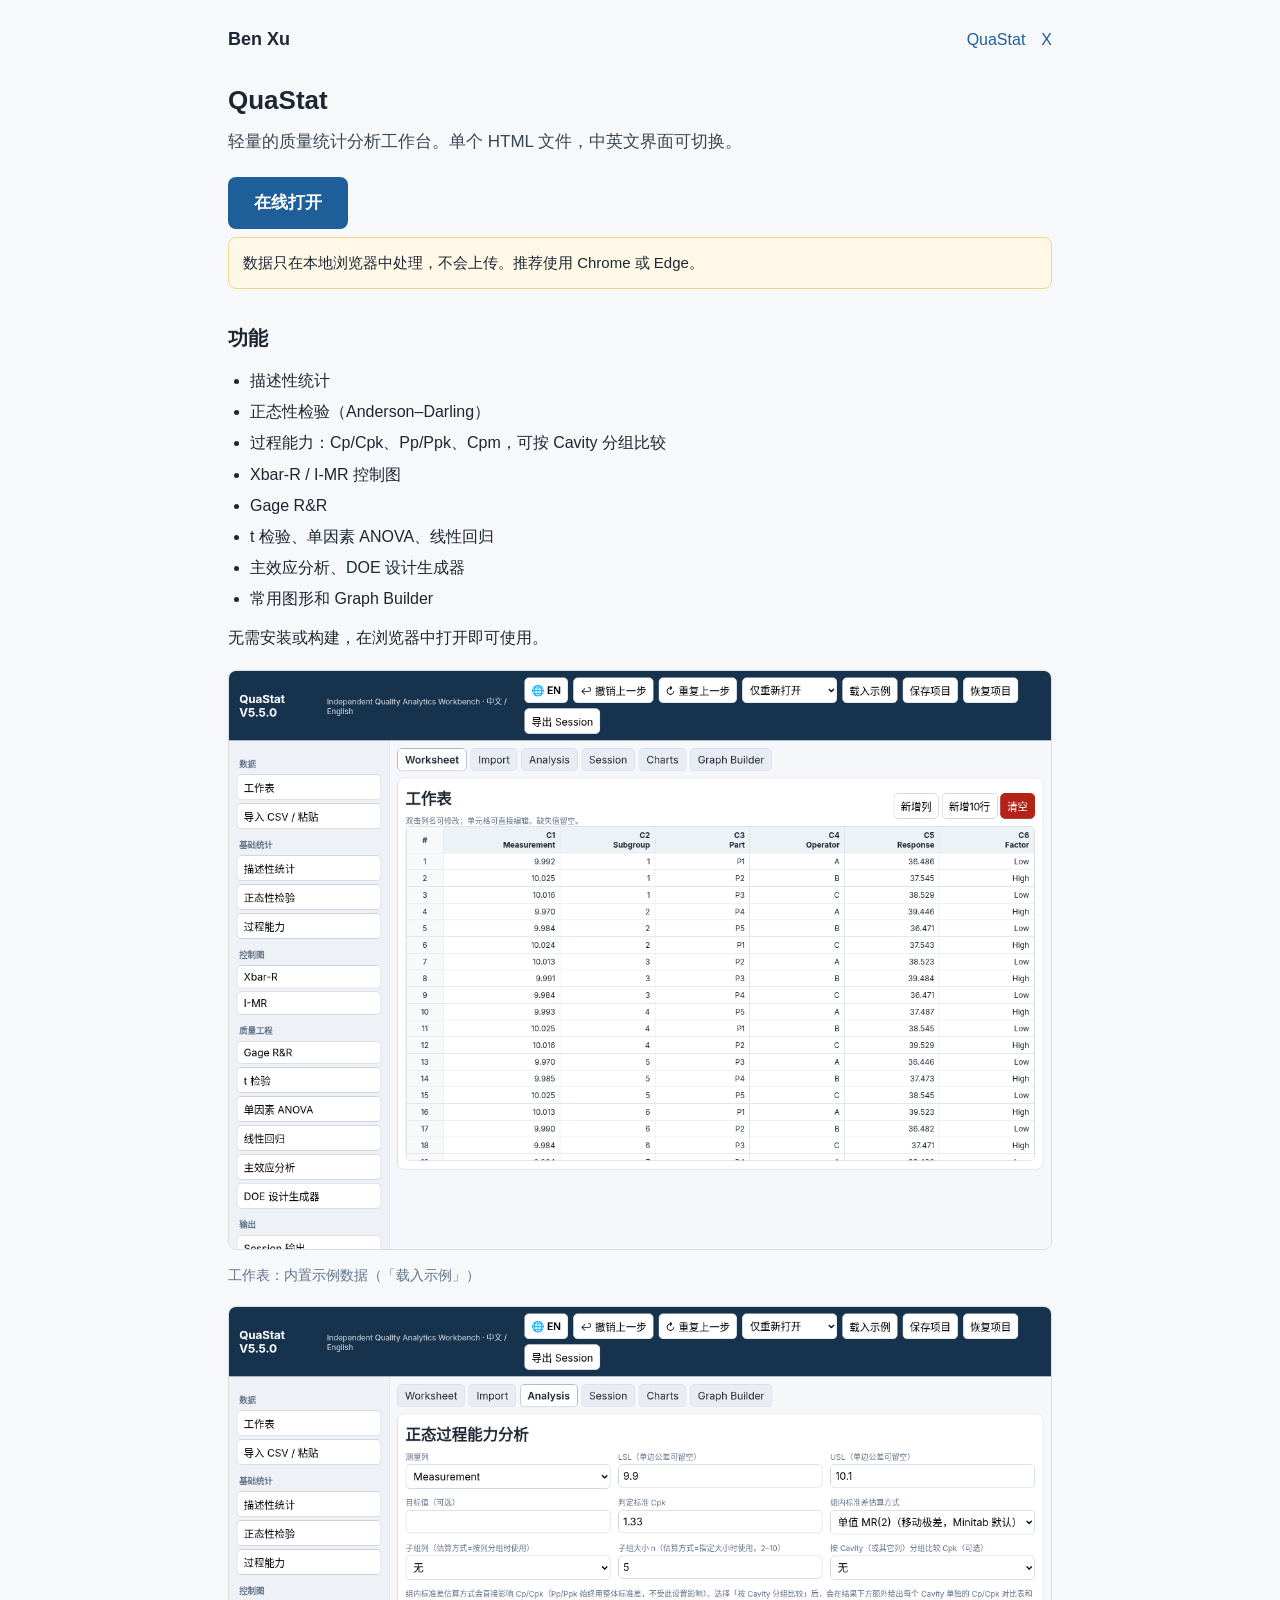
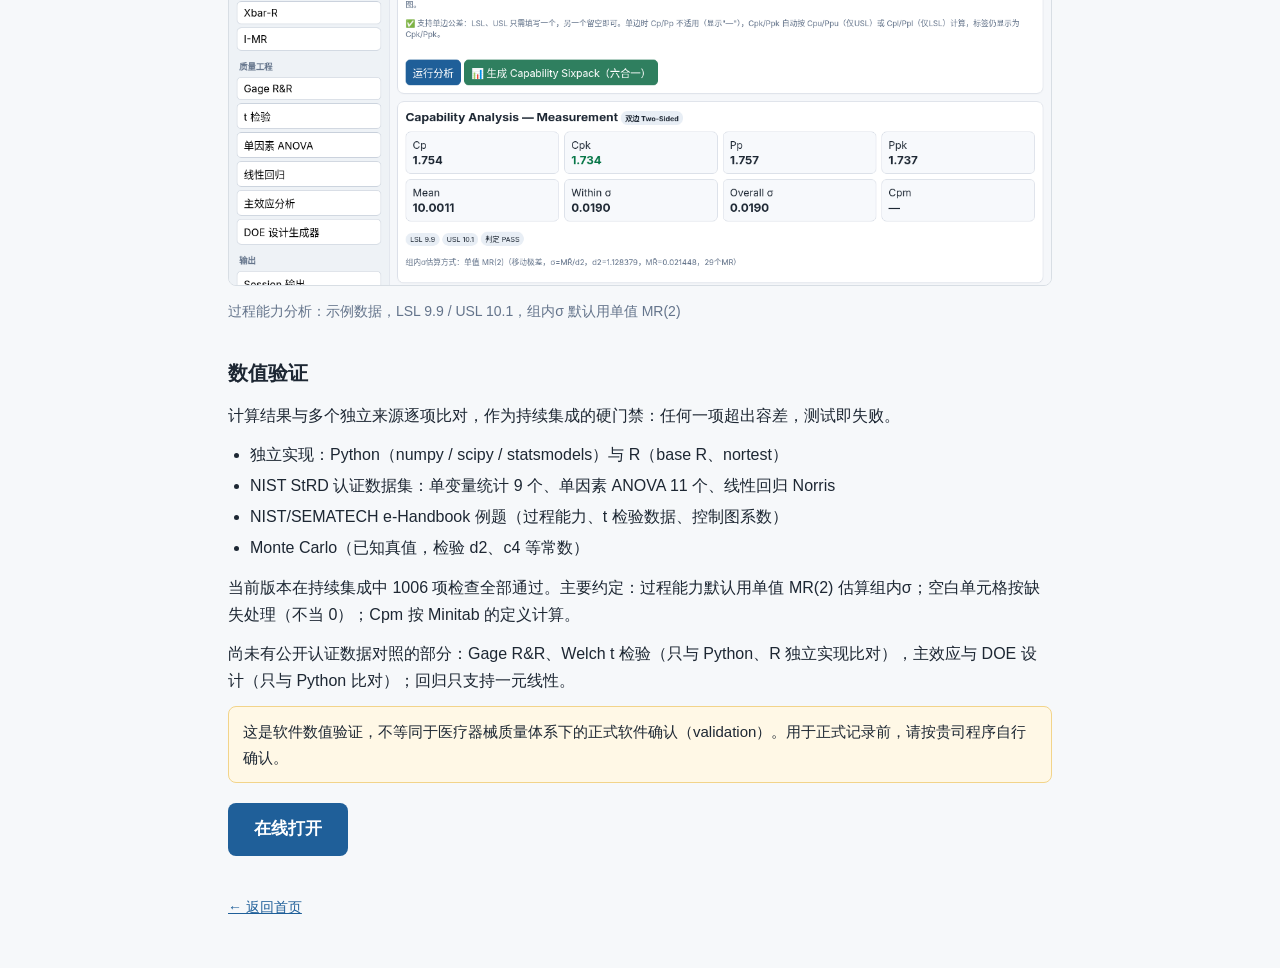
==== quastat/index.html @ b97d0167 "site: 首页、QuaStat 介绍页与应用（quastat@0e68700，sha256 fbf8880d…）、同步脚本" ====
<!doctype html>
<html lang="zh-CN">
<head>
<meta charset="utf-8">
<meta name="viewport" content="width=device-width, initial-scale=1">
<title>QuaStat · 轻量质量统计工作台</title>
<meta name="description" content="QuaStat：单个 HTML 文件的质量统计分析工作台，数据只在本地浏览器中处理。">
<link rel="stylesheet" href="/style.css">
</head>
<body>
<div class="wrap">
<header class="site"><a class="name" href="/">Ben Xu</a><nav><a href="/quastat/">QuaStat</a><a href="https://x.com/benjaminxu2023" rel="me noopener">X</a></nav></header>
<main>
<h1>QuaStat</h1>
<p class="lead">轻量的质量统计分析工作台。单个 HTML 文件，中英文界面可切换。</p>
<div class="cta"><a class="btn" href="/quastat/app/">在线打开</a></div>
<p class="note">数据只在本地浏览器中处理，不会上传。推荐使用 Chrome 或 Edge。</p>

<h2>功能</h2>
<ul>
  <li>描述性统计</li>
  <li>正态性检验（Anderson–Darling）</li>
  <li>过程能力：Cp/Cpk、Pp/Ppk、Cpm，可按 Cavity 分组比较</li>
  <li>Xbar-R / I-MR 控制图</li>
  <li>Gage R&amp;R</li>
  <li>t 检验、单因素 ANOVA、线性回归</li>
  <li>主效应分析、DOE 设计生成器</li>
  <li>常用图形和 Graph Builder</li>
</ul>
<p>无需安装或构建，在浏览器中打开即可使用。</p>

<figure><img src="/quastat/img/worksheet.png" alt="QuaStat 工作表（内置示例数据）" width="1280" height="900" loading="lazy"><figcaption>工作表：内置示例数据（「载入示例」）</figcaption></figure>
<figure><img src="/quastat/img/capability.png" alt="QuaStat 过程能力分析结果（内置示例数据）" width="1280" height="900" loading="lazy"><figcaption>过程能力分析：示例数据，LSL 9.9 / USL 10.1，组内σ 默认用单值 MR(2)</figcaption></figure>

<h2>数值验证</h2>
<p>计算结果与多个独立来源逐项比对，作为持续集成的硬门禁：任何一项超出容差，测试即失败。</p>
<ul>
  <li>独立实现：Python（numpy / scipy / statsmodels）与 R（base R、nortest）</li>
  <li>NIST StRD 认证数据集：单变量统计 9 个、单因素 ANOVA 11 个、线性回归 Norris</li>
  <li>NIST/SEMATECH e-Handbook 例题（过程能力、t 检验数据、控制图系数）</li>
  <li>Monte Carlo（已知真值，检验 d2、c4 等常数）</li>
</ul>
<p>当前版本在持续集成中 1006 项检查全部通过。主要约定：过程能力默认用单值 MR(2) 估算组内σ；空白单元格按缺失处理（不当 0）；Cpm 按 Minitab 的定义计算。</p>
<p>尚未有公开认证数据对照的部分：Gage R&amp;R、Welch t 检验（只与 Python、R 独立实现比对），主效应与 DOE 设计（只与 Python 比对）；回归只支持一元线性。</p>
<p class="note">这是软件数值验证，不等同于医疗器械质量体系下的正式软件确认（validation）。用于正式记录前，请按贵司程序自行确认。</p>
<div class="cta"><a class="btn" href="/quastat/app/">在线打开</a></div>
</main>
<footer><a href="/">← 返回首页</a></footer>
</div>
</body>
</html>
---- style.css ----
*{box-sizing:border-box}
html{-webkit-text-size-adjust:100%}
body{margin:0;font-family:-apple-system,"Segoe UI","PingFang SC","Microsoft YaHei",sans-serif;color:#1d2733;background:#f6f8fa;line-height:1.7}
a{color:#1f5f99}
.wrap{max-width:860px;margin:0 auto;padding:24px 18px 48px}
header.site{display:flex;justify-content:space-between;align-items:center;gap:12px;flex-wrap:wrap;margin-bottom:28px}
header.site .name{font-weight:700;font-size:18px;color:#1d2733;text-decoration:none}
header.site nav a{margin-left:16px;text-decoration:none}
h1{font-size:26px;line-height:1.35;margin:0 0 10px}
h2{font-size:20px;margin:32px 0 12px}
p{margin:0 0 12px}
.lead{font-size:17px;color:#3b4754}
.cards{display:grid;grid-template-columns:repeat(auto-fill,minmax(240px,1fr));gap:16px;margin-top:16px}
.card{background:#fff;border:1px solid #d8dee4;border-radius:10px;padding:18px;display:flex;flex-direction:column}
.card h3{margin:0 0 6px;font-size:18px}
.card p{color:#4b5563;font-size:15px;flex:1}
.card .links a{margin-right:14px}
.btn{display:inline-block;background:#1f5f99;color:#fff;text-decoration:none;font-weight:600;padding:12px 26px;border-radius:8px;font-size:17px}
.btn:hover{background:#174a78}
.btn.secondary{background:#fff;color:#1f5f99;border:1px solid #1f5f99}
.cta{margin:20px 0 8px;display:flex;gap:12px;flex-wrap:wrap}
ul{padding-left:22px;margin:0 0 12px}
li{margin:4px 0}
figure{margin:18px 0}
figure img{width:100%;height:auto;border:1px solid #d8dee4;border-radius:8px;background:#fff}
figcaption{font-size:14px;color:#64748b;margin-top:6px}
.note{background:#fff8e6;border:1px solid #f2d48a;border-radius:8px;padding:12px 14px;font-size:15px}
table{border-collapse:collapse;width:100%;font-size:14px;background:#fff}
th,td{border:1px solid #d8dee4;padding:6px 8px;text-align:left}
.tbl{overflow-x:auto}
footer{margin-top:40px;font-size:14px;color:#64748b}
@media (max-width:520px){h1{font-size:22px}.btn{display:block;text-align:center}header.site nav a{margin:0 14px 0 0}}
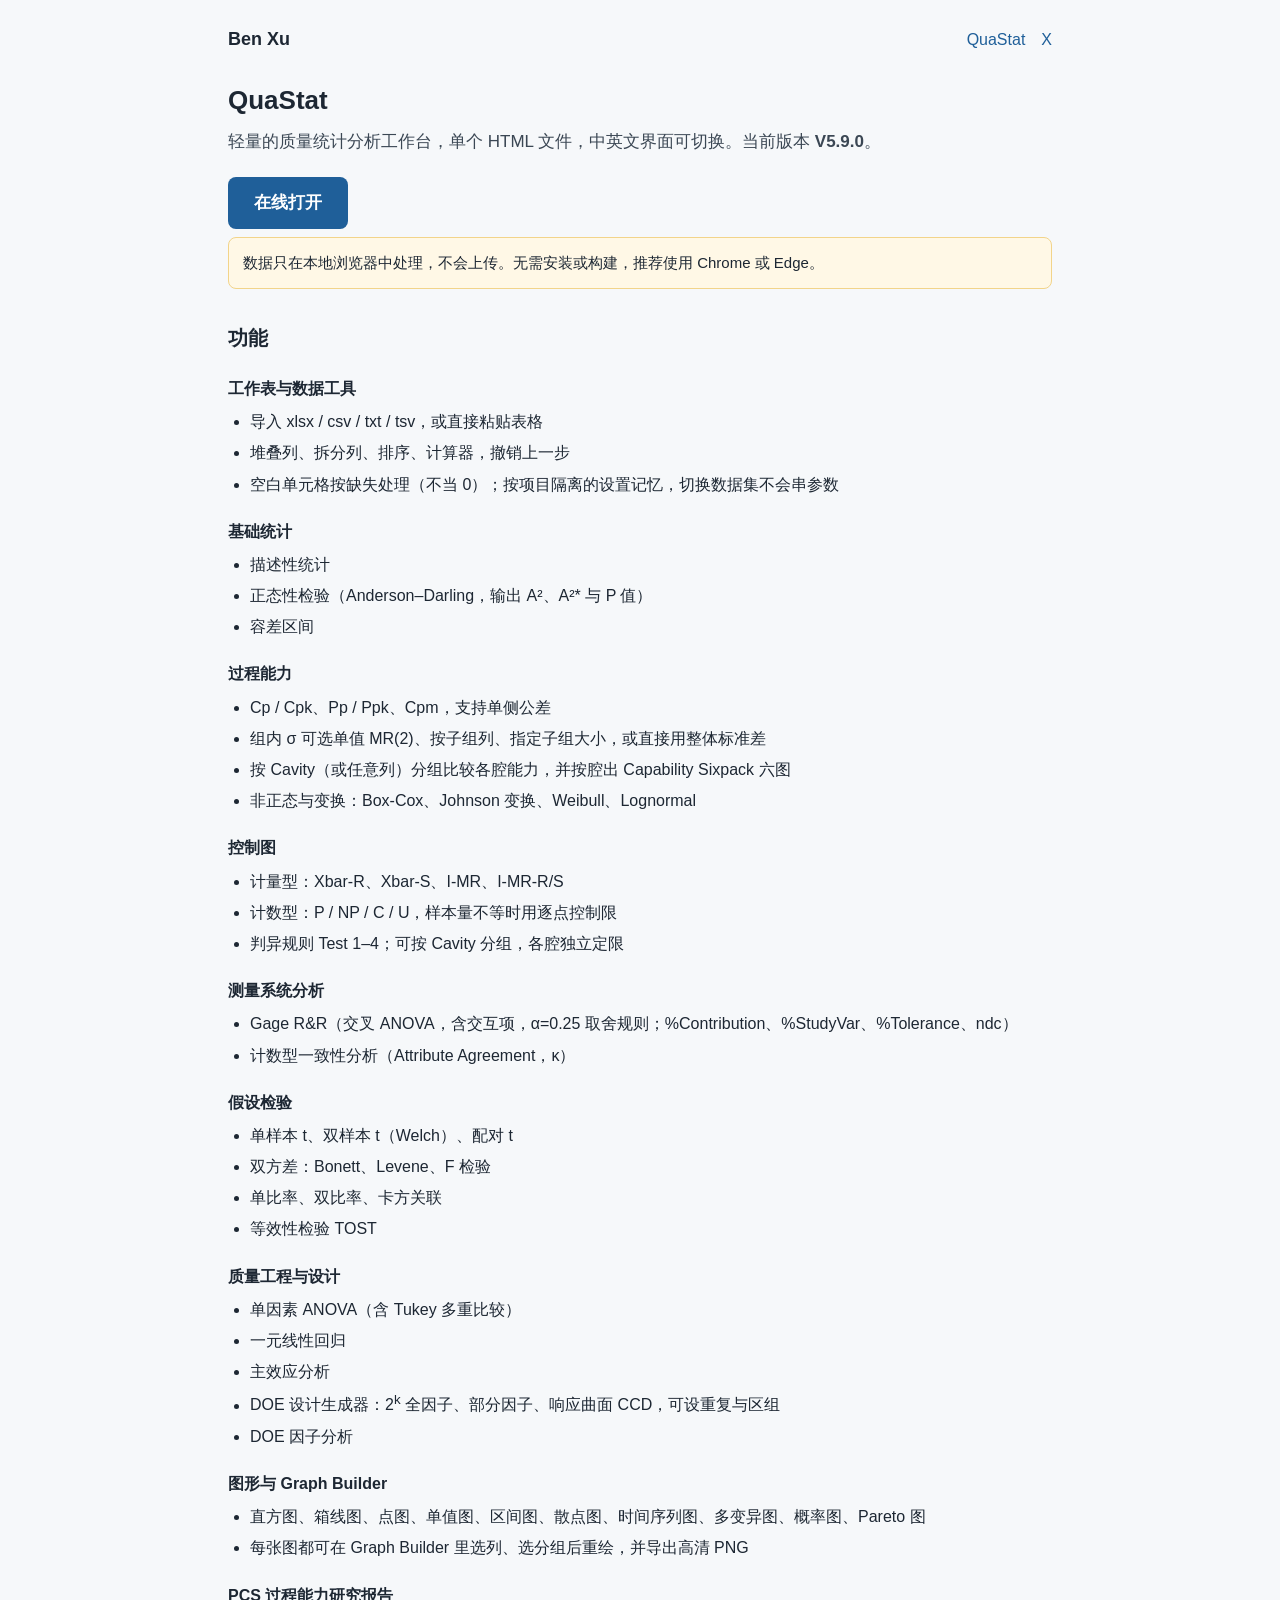
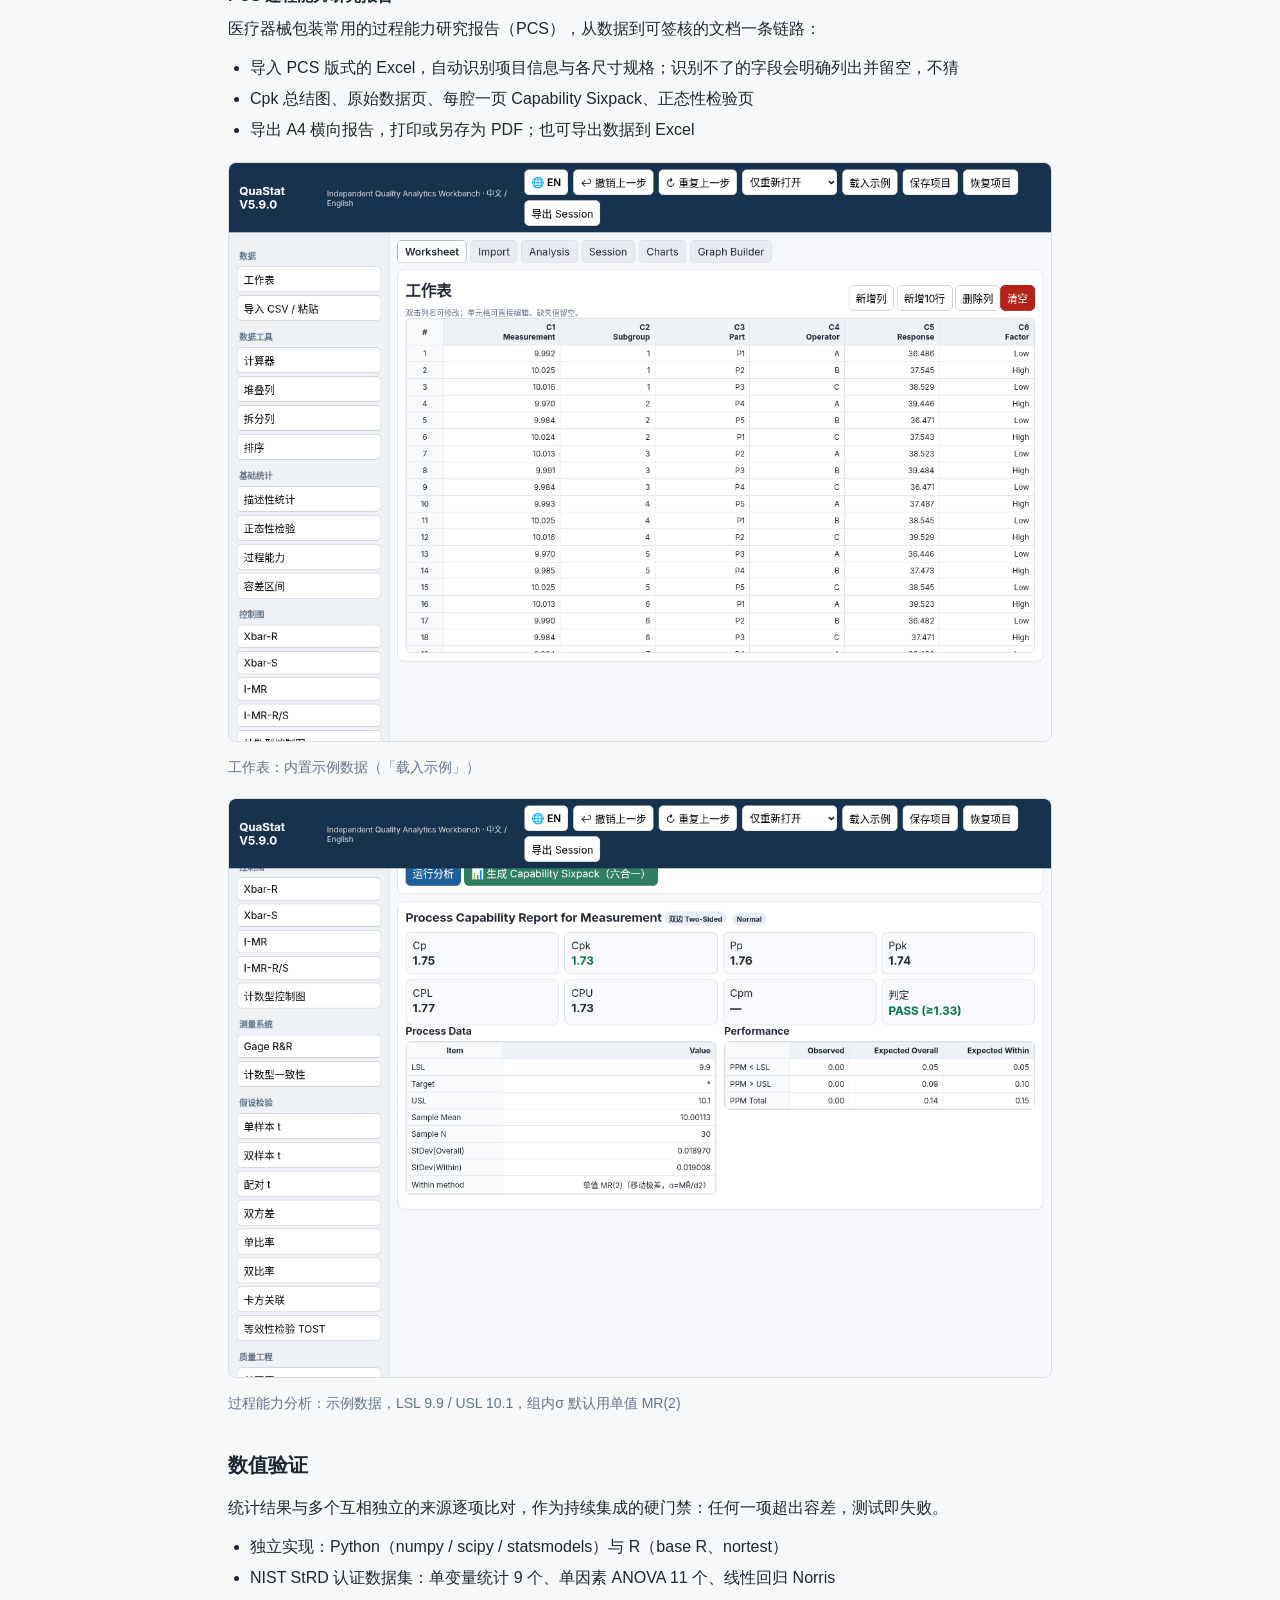
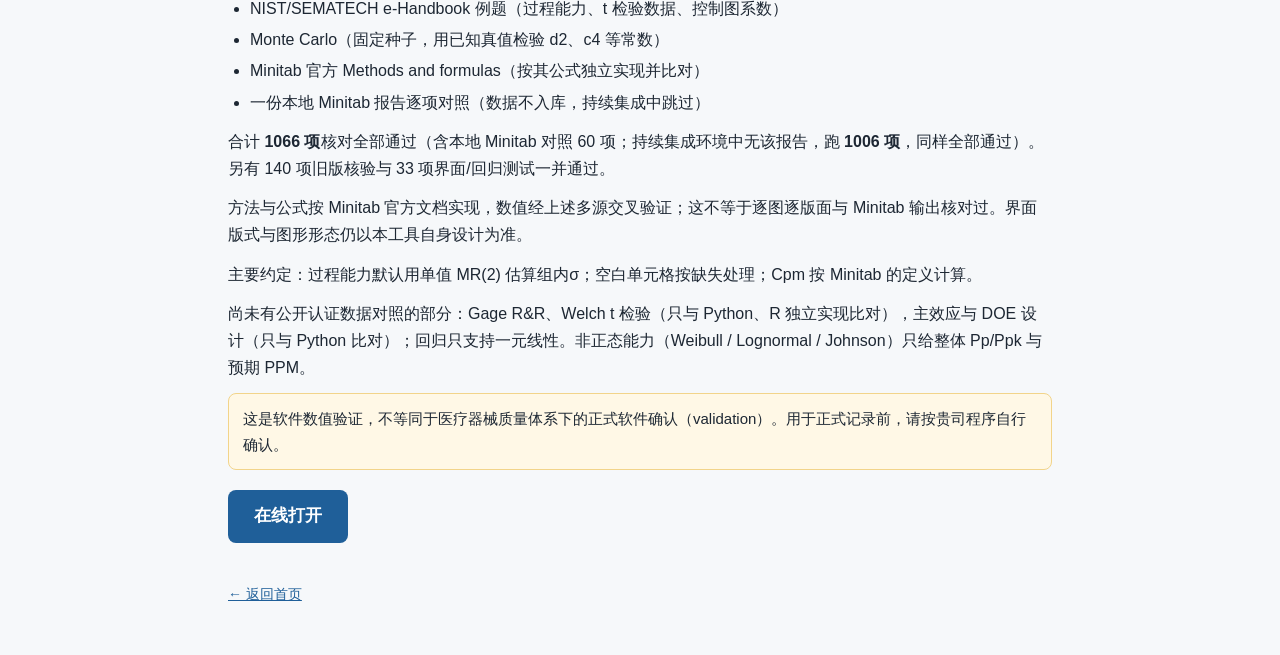
==== commit faabc018: "QuaStat 介绍页更新到 V5.9.0 - 功能列表按 9 组重写：工作表与数据工具 / 基础统计 / 过程能力 / 控制图 /   测量系统分析 / 假设检验 / 质量工程与设计 / 图形与 G" ====
--- a/quastat/index.html
+++ b/quastat/index.html
@@ -3,8 +3,9 @@
 <head>
 <meta charset="utf-8">
 <meta name="viewport" content="width=device-width, initial-scale=1">
-<title>QuaStat · 轻量质量统计工作台</title>
-<meta name="description" content="QuaStat：单个 HTML 文件的质量统计分析工作台，数据只在本地浏览器中处理。">
+<title>QuaStat V5.9.0 · 轻量质量统计工作台</title>
+<meta name="description" content="QuaStat V5.9.0：单个 HTML 文件的质量统计分析工作台。过程能力与六图、控制图、Gage R&amp;R、假设检验、DOE，以及 PCS 过程能力研究报告。数据只在本地浏览器中处理。">
+<meta name="version" content="5.9.0">
 <link rel="stylesheet" href="/style.css">
 </head>
 <body>
@@ -12,36 +13,95 @@
 <header class="site"><a class="name" href="/">Ben Xu</a><nav><a href="/quastat/">QuaStat</a><a href="https://x.com/benjaminxu2023" rel="me noopener">X</a></nav></header>
 <main>
 <h1>QuaStat</h1>
-<p class="lead">轻量的质量统计分析工作台。单个 HTML 文件，中英文界面可切换。</p>
+<p class="lead">轻量的质量统计分析工作台，单个 HTML 文件，中英文界面可切换。当前版本 <strong>V5.9.0</strong>。</p>
 <div class="cta"><a class="btn" href="/quastat/app/">在线打开</a></div>
-<p class="note">数据只在本地浏览器中处理，不会上传。推荐使用 Chrome 或 Edge。</p>
+<p class="note">数据只在本地浏览器中处理，不会上传。无需安装或构建，推荐使用 Chrome 或 Edge。</p>
 
 <h2>功能</h2>
+
+<h3>工作表与数据工具</h3>
+<ul>
+  <li>导入 xlsx / csv / txt / tsv，或直接粘贴表格</li>
+  <li>堆叠列、拆分列、排序、计算器，撤销上一步</li>
+  <li>空白单元格按缺失处理（不当 0）；按项目隔离的设置记忆，切换数据集不会串参数</li>
+</ul>
+
+<h3>基础统计</h3>
 <ul>
   <li>描述性统计</li>
-  <li>正态性检验（Anderson–Darling）</li>
-  <li>过程能力：Cp/Cpk、Pp/Ppk、Cpm，可按 Cavity 分组比较</li>
-  <li>Xbar-R / I-MR 控制图</li>
-  <li>Gage R&amp;R</li>
-  <li>t 检验、单因素 ANOVA、线性回归</li>
-  <li>主效应分析、DOE 设计生成器</li>
-  <li>常用图形和 Graph Builder</li>
+  <li>正态性检验（Anderson–Darling，输出 A²、A²* 与 P 值）</li>
+  <li>容差区间</li>
 </ul>
-<p>无需安装或构建，在浏览器中打开即可使用。</p>
+
+<h3>过程能力</h3>
+<ul>
+  <li>Cp / Cpk、Pp / Ppk、Cpm，支持单侧公差</li>
+  <li>组内 σ 可选单值 MR(2)、按子组列、指定子组大小，或直接用整体标准差</li>
+  <li>按 Cavity（或任意列）分组比较各腔能力，并按腔出 Capability Sixpack 六图</li>
+  <li>非正态与变换：Box-Cox、Johnson 变换、Weibull、Lognormal</li>
+</ul>
+
+<h3>控制图</h3>
+<ul>
+  <li>计量型：Xbar-R、Xbar-S、I-MR、I-MR-R/S</li>
+  <li>计数型：P / NP / C / U，样本量不等时用逐点控制限</li>
+  <li>判异规则 Test 1–4；可按 Cavity 分组，各腔独立定限</li>
+</ul>
+
+<h3>测量系统分析</h3>
+<ul>
+  <li>Gage R&amp;R（交叉 ANOVA，含交互项，α=0.25 取舍规则；%Contribution、%StudyVar、%Tolerance、ndc）</li>
+  <li>计数型一致性分析（Attribute Agreement，κ）</li>
+</ul>
+
+<h3>假设检验</h3>
+<ul>
+  <li>单样本 t、双样本 t（Welch）、配对 t</li>
+  <li>双方差：Bonett、Levene、F 检验</li>
+  <li>单比率、双比率、卡方关联</li>
+  <li>等效性检验 TOST</li>
+</ul>
+
+<h3>质量工程与设计</h3>
+<ul>
+  <li>单因素 ANOVA（含 Tukey 多重比较）</li>
+  <li>一元线性回归</li>
+  <li>主效应分析</li>
+  <li>DOE 设计生成器：2<sup>k</sup> 全因子、部分因子、响应曲面 CCD，可设重复与区组</li>
+  <li>DOE 因子分析</li>
+</ul>
+
+<h3>图形与 Graph Builder</h3>
+<ul>
+  <li>直方图、箱线图、点图、单值图、区间图、散点图、时间序列图、多变异图、概率图、Pareto 图</li>
+  <li>每张图都可在 Graph Builder 里选列、选分组后重绘，并导出高清 PNG</li>
+</ul>
+
+<h3>PCS 过程能力研究报告</h3>
+<p>医疗器械包装常用的过程能力研究报告（PCS），从数据到可签核的文档一条链路：</p>
+<ul>
+  <li>导入 PCS 版式的 Excel，自动识别项目信息与各尺寸规格；识别不了的字段会明确列出并留空，不猜</li>
+  <li>Cpk 总结图、原始数据页、每腔一页 Capability Sixpack、正态性检验页</li>
+  <li>导出 A4 横向报告，打印或另存为 PDF；也可导出数据到 Excel</li>
+</ul>
 
 <figure><img src="/quastat/img/worksheet.png" alt="QuaStat 工作表（内置示例数据）" width="1280" height="900" loading="lazy"><figcaption>工作表：内置示例数据（「载入示例」）</figcaption></figure>
 <figure><img src="/quastat/img/capability.png" alt="QuaStat 过程能力分析结果（内置示例数据）" width="1280" height="900" loading="lazy"><figcaption>过程能力分析：示例数据，LSL 9.9 / USL 10.1，组内σ 默认用单值 MR(2)</figcaption></figure>
 
 <h2>数值验证</h2>
-<p>计算结果与多个独立来源逐项比对，作为持续集成的硬门禁：任何一项超出容差，测试即失败。</p>
+<p>统计结果与多个互相独立的来源逐项比对，作为持续集成的硬门禁：任何一项超出容差，测试即失败。</p>
 <ul>
   <li>独立实现：Python（numpy / scipy / statsmodels）与 R（base R、nortest）</li>
   <li>NIST StRD 认证数据集：单变量统计 9 个、单因素 ANOVA 11 个、线性回归 Norris</li>
   <li>NIST/SEMATECH e-Handbook 例题（过程能力、t 检验数据、控制图系数）</li>
-  <li>Monte Carlo（已知真值，检验 d2、c4 等常数）</li>
+  <li>Monte Carlo（固定种子，用已知真值检验 d2、c4 等常数）</li>
+  <li>Minitab 官方 Methods and formulas（按其公式独立实现并比对）</li>
+  <li>一份本地 Minitab 报告逐项对照（数据不入库，持续集成中跳过）</li>
 </ul>
-<p>当前版本在持续集成中 1006 项检查全部通过。主要约定：过程能力默认用单值 MR(2) 估算组内σ；空白单元格按缺失处理（不当 0）；Cpm 按 Minitab 的定义计算。</p>
-<p>尚未有公开认证数据对照的部分：Gage R&amp;R、Welch t 检验（只与 Python、R 独立实现比对），主效应与 DOE 设计（只与 Python 比对）；回归只支持一元线性。</p>
+<p>合计 <strong>1066 项</strong>核对全部通过（含本地 Minitab 对照 60 项；持续集成环境中无该报告，跑 <strong>1006 项</strong>，同样全部通过）。另有 140 项旧版核验与 33 项界面/回归测试一并通过。</p>
+<p>方法与公式按 Minitab 官方文档实现，数值经上述多源交叉验证；这不等于逐图逐版面与 Minitab 输出核对过。界面版式与图形形态仍以本工具自身设计为准。</p>
+<p>主要约定：过程能力默认用单值 MR(2) 估算组内σ；空白单元格按缺失处理；Cpm 按 Minitab 的定义计算。</p>
+<p>尚未有公开认证数据对照的部分：Gage R&amp;R、Welch t 检验（只与 Python、R 独立实现比对），主效应与 DOE 设计（只与 Python 比对）；回归只支持一元线性。非正态能力（Weibull / Lognormal / Johnson）只给整体 Pp/Ppk 与预期 PPM。</p>
 <p class="note">这是软件数值验证，不等同于医疗器械质量体系下的正式软件确认（validation）。用于正式记录前，请按贵司程序自行确认。</p>
 <div class="cta"><a class="btn" href="/quastat/app/">在线打开</a></div>
 </main>
--- a/style.css
+++ b/style.css
@@ -8,6 +8,7 @@
 header.site nav a{margin-left:16px;text-decoration:none}
 h1{font-size:26px;line-height:1.35;margin:0 0 10px}
 h2{font-size:20px;margin:32px 0 12px}
+h3{font-size:16px;margin:20px 0 6px;color:#1d2733}
 p{margin:0 0 12px}
 .lead{font-size:17px;color:#3b4754}
 .cards{display:grid;grid-template-columns:repeat(auto-fill,minmax(240px,1fr));gap:16px;margin-top:16px}
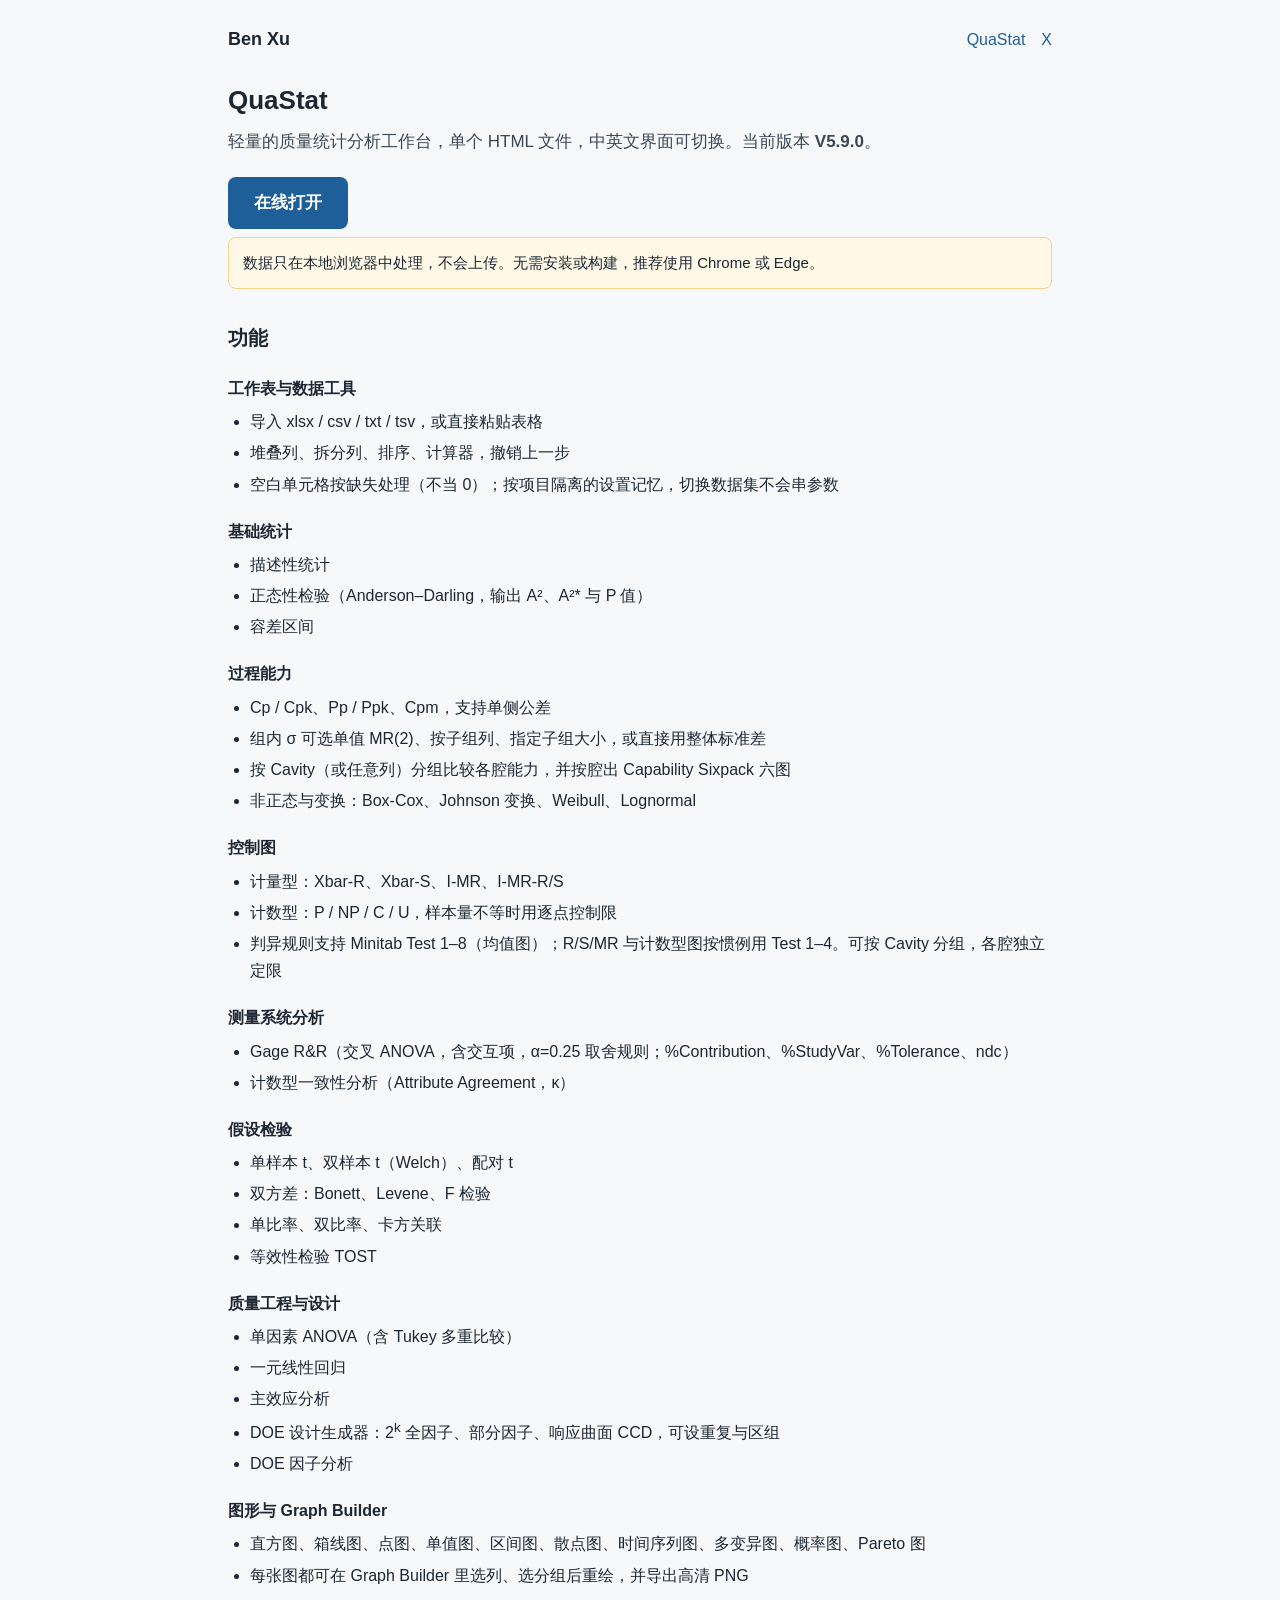
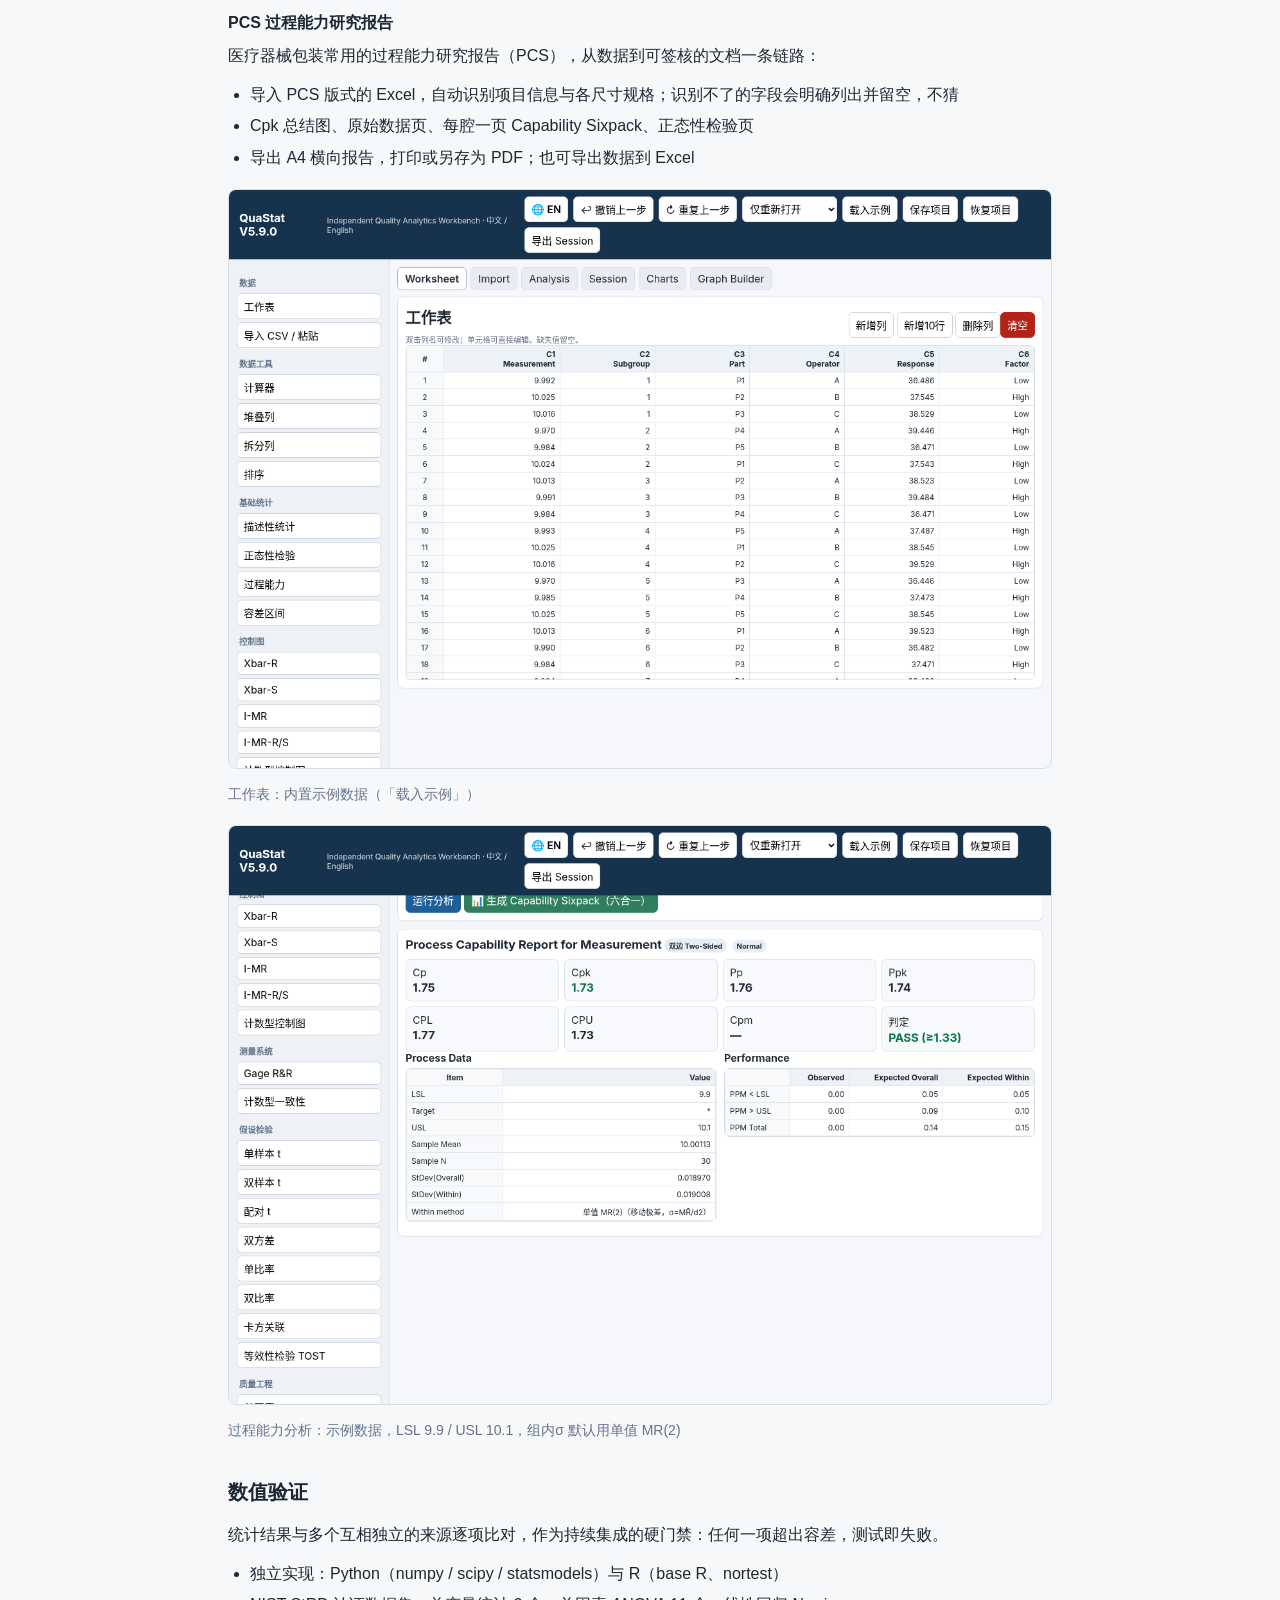
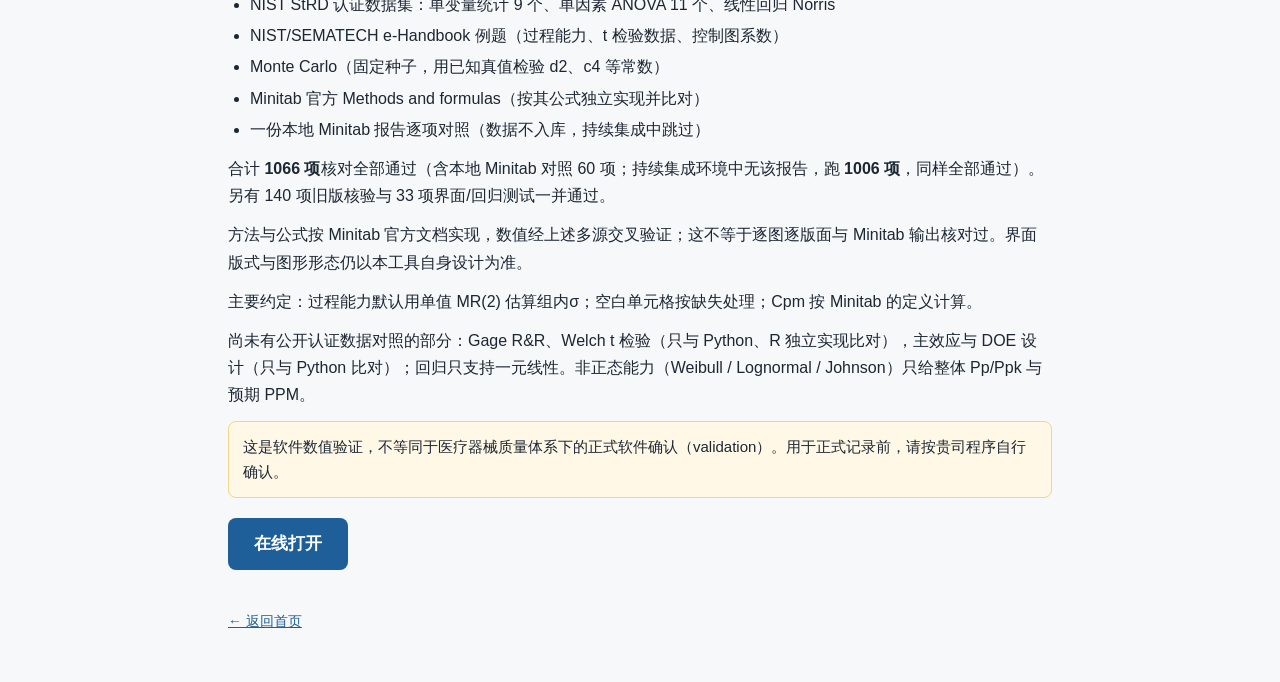
==== commit 38a35362: "介绍页控制图判异规则改为准确表述 原写「判异规则 Test 1–4」低估了实际支持范围：runXbarFamily / runIMR 用 testsFromInput('ccTests')（默认 ma" ====
--- a/quastat/index.html
+++ b/quastat/index.html
@@ -45,7 +45,7 @@
 <ul>
   <li>计量型：Xbar-R、Xbar-S、I-MR、I-MR-R/S</li>
   <li>计数型：P / NP / C / U，样本量不等时用逐点控制限</li>
-  <li>判异规则 Test 1–4；可按 Cavity 分组，各腔独立定限</li>
+  <li>判异规则支持 Minitab Test 1–8（均值图）；R/S/MR 与计数型图按惯例用 Test 1–4。可按 Cavity 分组，各腔独立定限</li>
 </ul>
 
 <h3>测量系统分析</h3>
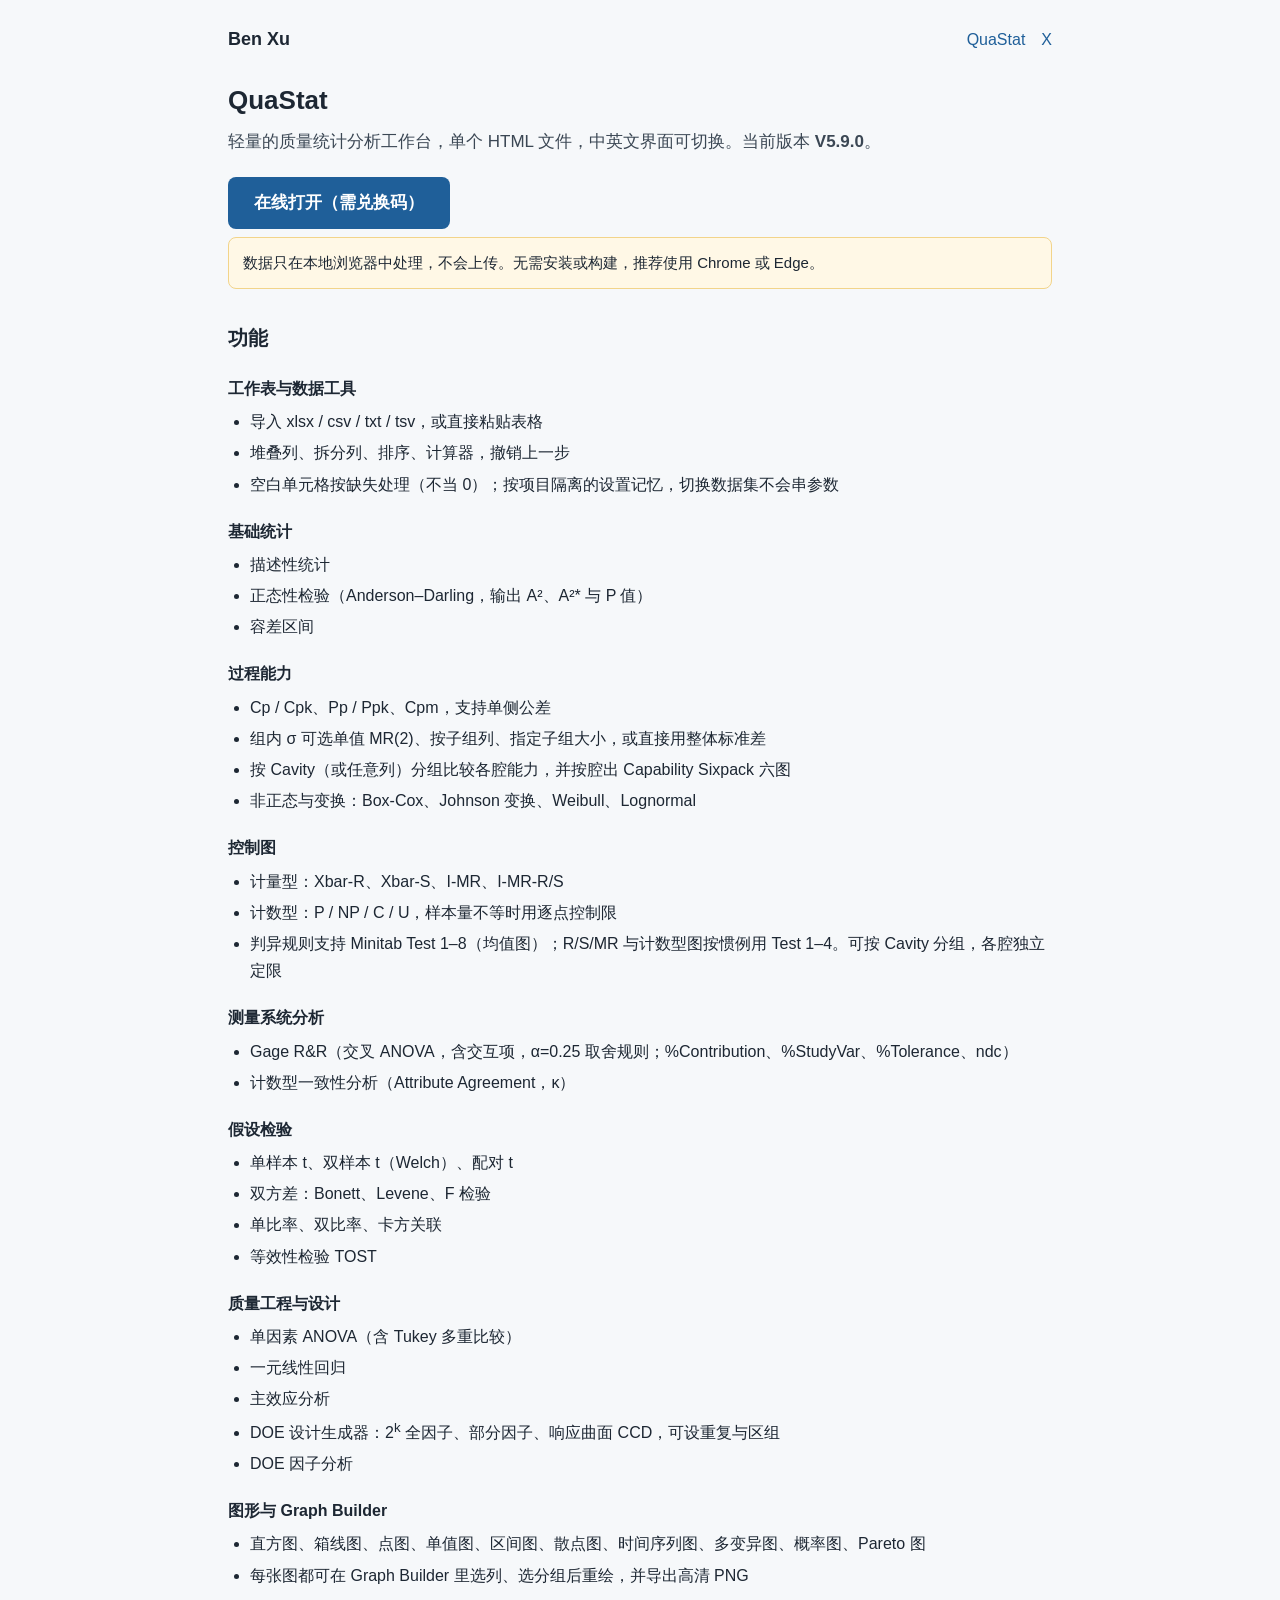
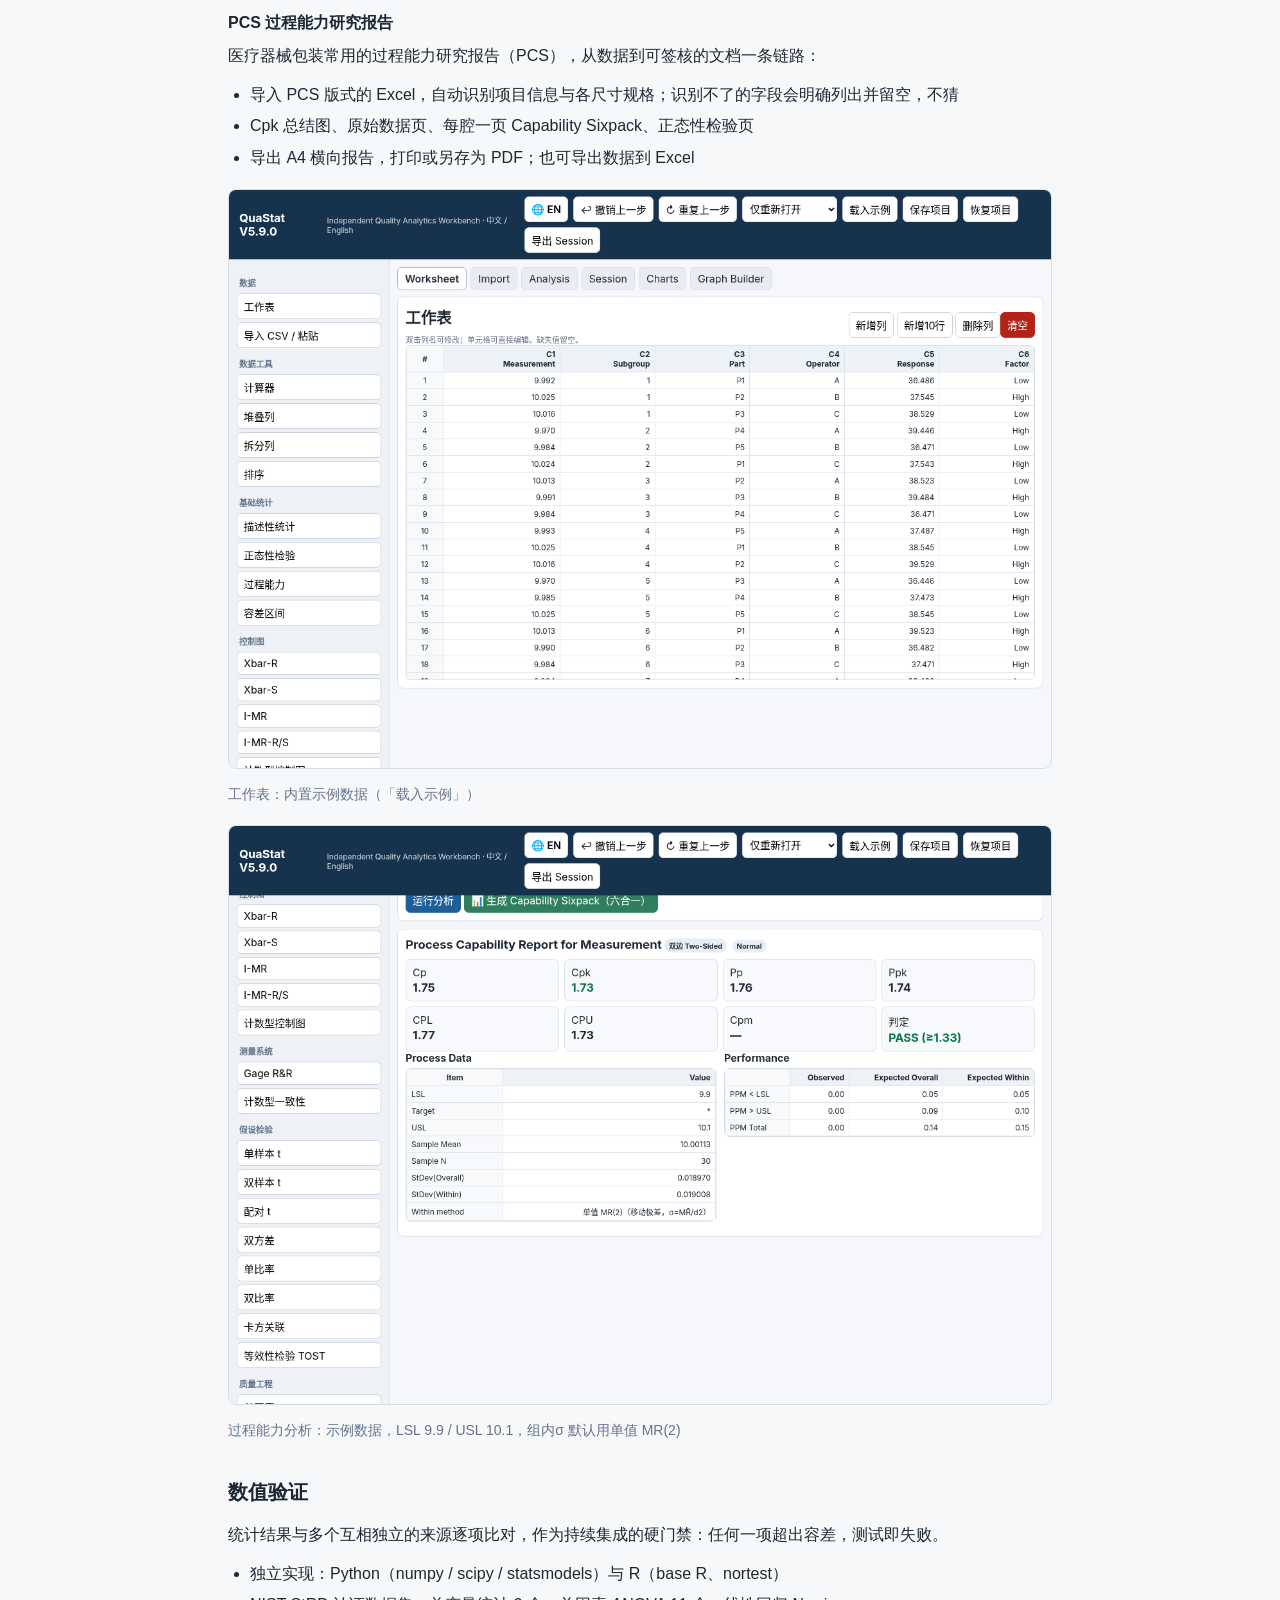
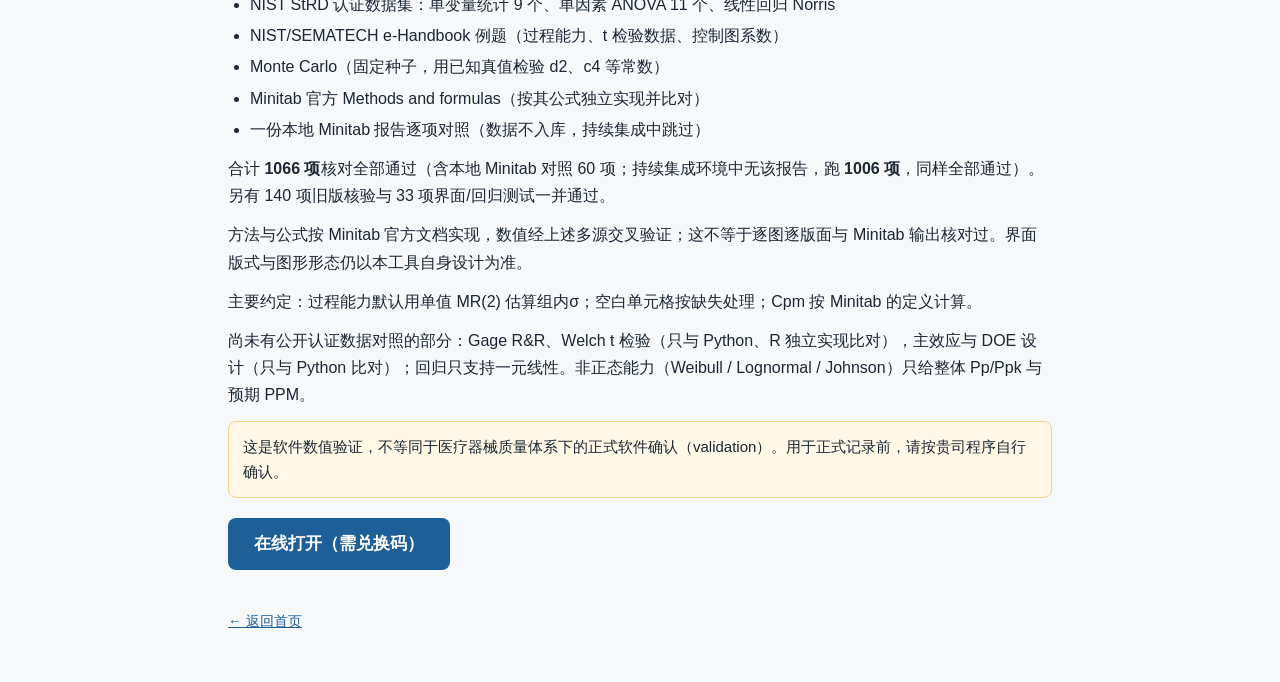
==== commit eb19d068: "QuaStat 应用下线：app 改为跳转页，在线打开链接改到 quastat.pages.dev（兑换码）" ====
--- a/quastat/index.html
+++ b/quastat/index.html
@@ -14,7 +14,7 @@
 <main>
 <h1>QuaStat</h1>
 <p class="lead">轻量的质量统计分析工作台，单个 HTML 文件，中英文界面可切换。当前版本 <strong>V5.9.0</strong>。</p>
-<div class="cta"><a class="btn" href="/quastat/app/">在线打开</a></div>
+<div class="cta"><a class="btn" href="https://quastat.pages.dev/">在线打开（需兑换码）</a></div>
 <p class="note">数据只在本地浏览器中处理，不会上传。无需安装或构建，推荐使用 Chrome 或 Edge。</p>
 
 <h2>功能</h2>
@@ -103,7 +103,7 @@
 <p>主要约定：过程能力默认用单值 MR(2) 估算组内σ；空白单元格按缺失处理；Cpm 按 Minitab 的定义计算。</p>
 <p>尚未有公开认证数据对照的部分：Gage R&amp;R、Welch t 检验（只与 Python、R 独立实现比对），主效应与 DOE 设计（只与 Python 比对）；回归只支持一元线性。非正态能力（Weibull / Lognormal / Johnson）只给整体 Pp/Ppk 与预期 PPM。</p>
 <p class="note">这是软件数值验证，不等同于医疗器械质量体系下的正式软件确认（validation）。用于正式记录前，请按贵司程序自行确认。</p>
-<div class="cta"><a class="btn" href="/quastat/app/">在线打开</a></div>
+<div class="cta"><a class="btn" href="https://quastat.pages.dev/">在线打开（需兑换码）</a></div>
 </main>
 <footer><a href="/">← 返回首页</a></footer>
 </div>
